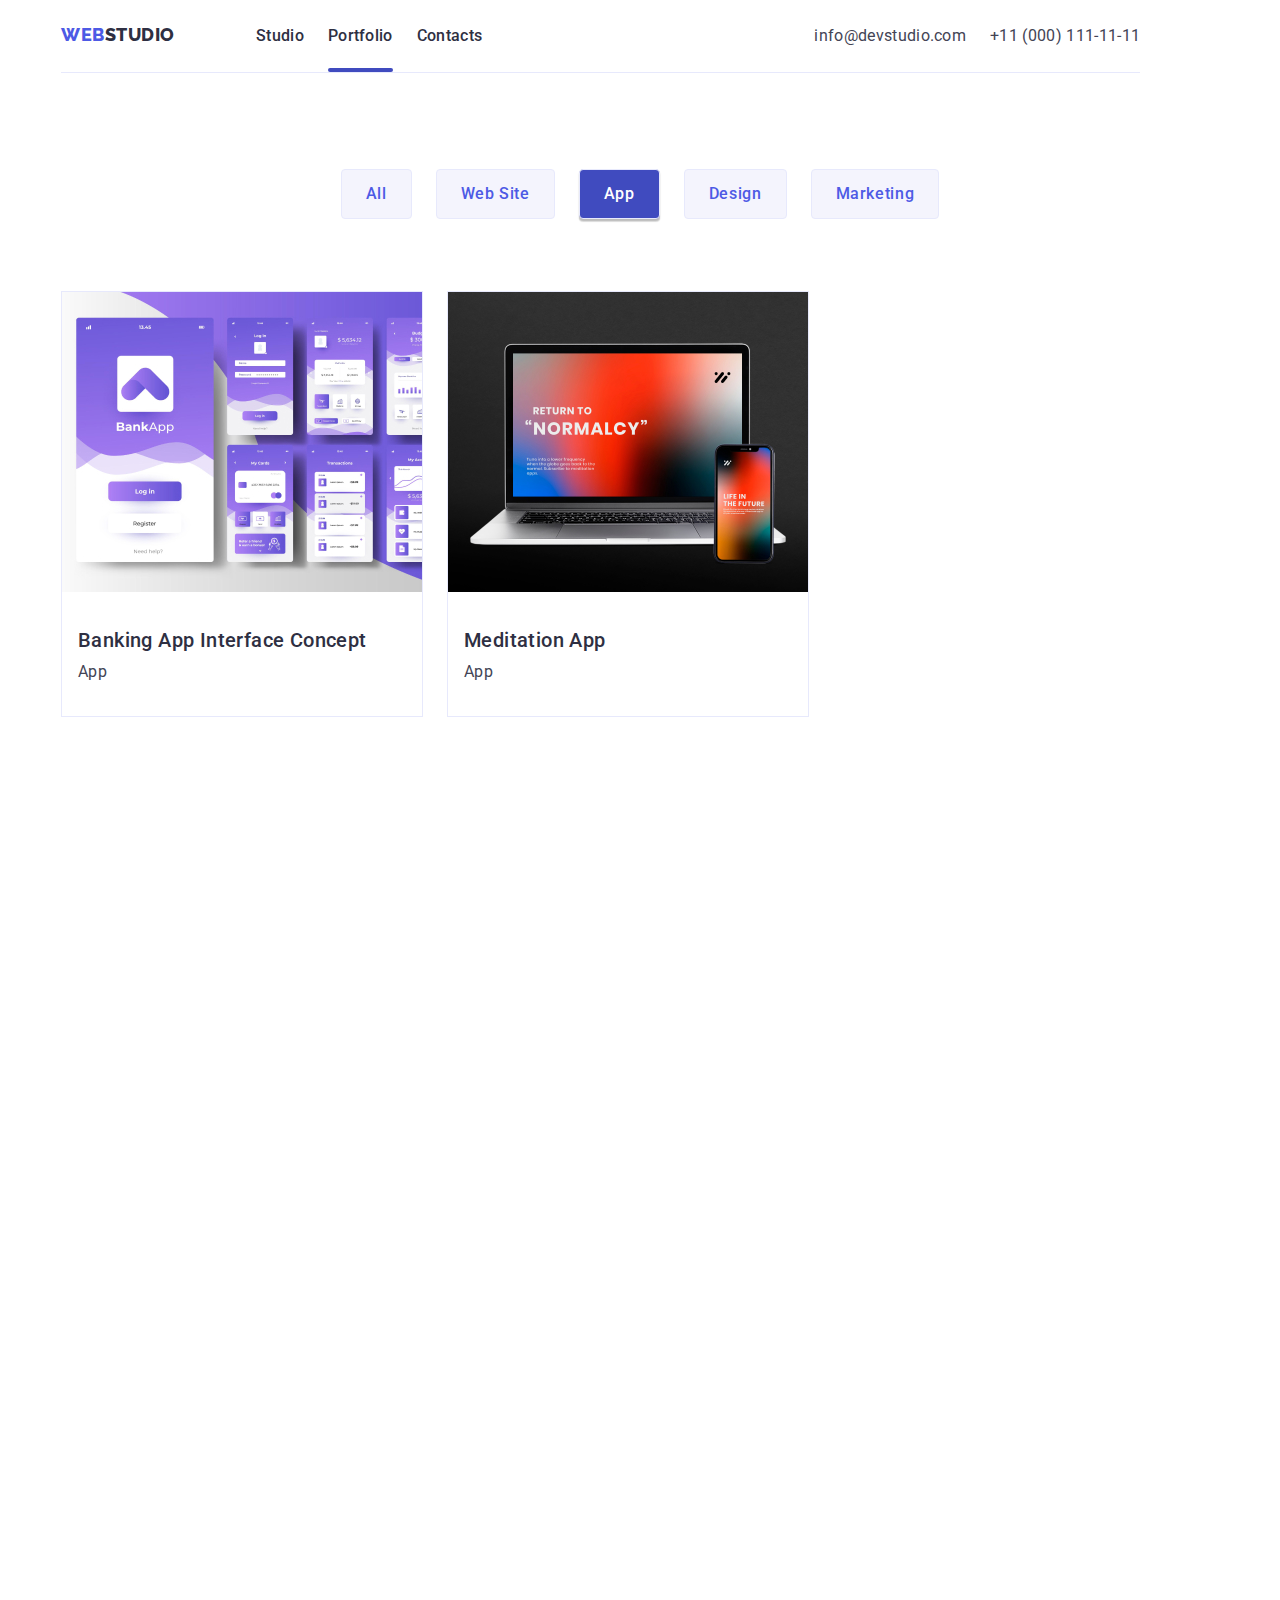
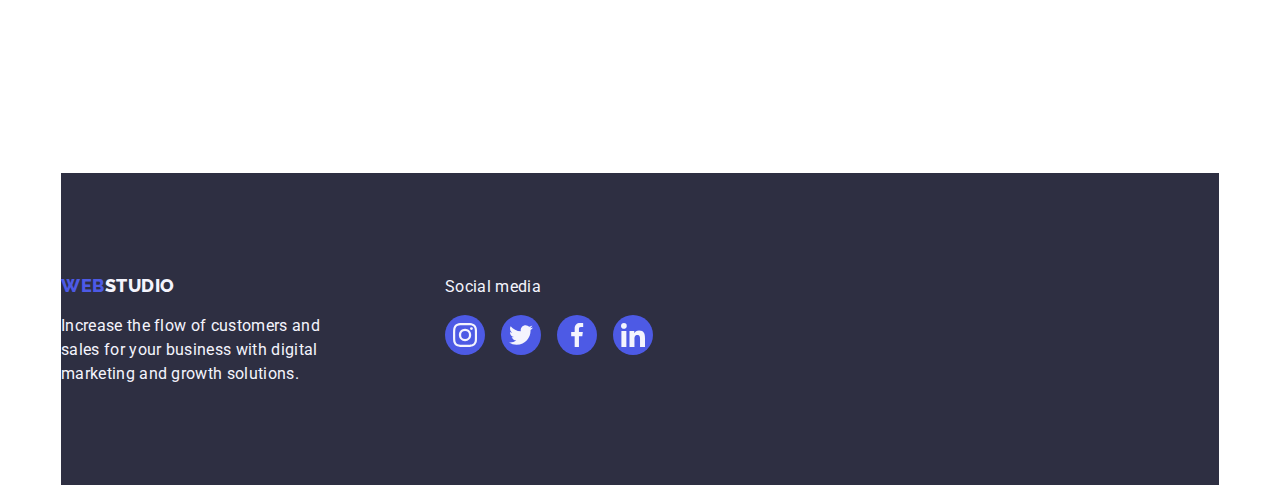
==== filterapp.html @ da7041fc "Initial commit" ====
<!DOCTYPE html>
<html lang="en">

<head>
    <meta charset="UTF-8">
    <meta name="viewport" content="width=device-width, initial-scale=1.0">
    <title>Studio</title>
    <link rel="tag" href="Images">
    <link rel="stylesheet" href="css/modern-normalize.css">
    <link rel="stylesheet" href="css/style.css">
    <link rel="preconnect" href="https://fonts.googleapis.com">
    <link rel="preconnect" href="https://fonts.gstatic.com" crossorigin>
    <link href="https://fonts.googleapis.com/css2?family=Raleway:wght@800&family=Roboto:wght@400;500;700;900&display=swap" rel="stylesheet">
</head>

<body>
    <div class="container">
        <header class="top-line-bg" id="header-logo">
            <nav>
            <a class="logo" href="index.html"><span class="web-logo">WEB</span><span class="studio-logo">STUDIO</span></a>
                <ul class="menu-nav">
                    <li><a class="menu-nav-link" href="index.html">Studio</a></li>
                    <li><a class="menu-nav-link active" href="portfolio.html">Portfolio</a></li>
                    <li><a class="menu-nav-link" href="">Contacts</a></li>
                </ul>
            </nav>
            <div>
                <ul class="contacts">
                    <li><a class="contact-link" href="mailto:info@devstudio.com">info@devstudio.com</a></li>
                    <li><a class="contact-link" href="tel:+110001111111">+11 (000) 111-11-11</a></li>
                </ul> 
            </div>
        </header>
        </div>
    <main>
        <section class="filters container">
            <ul>
                <li><a class="filter-btn" href="portfolio.html" type="button">All</a></li>
                <li><a class="filter-btn" href="filterwebsite.html" type="button">Web Site</a></li>
                <li><a class="filter-btn active-filter" href="filterapp.html" type="button">App</a></li>
                <li><a class="filter-btn" href="filterdesign.html" type="button">Design</a></li>
                <li><a class="filter-btn" href="filtermarketing.html" type="button">Marketing</a></li>
            </ul>
        </section>
        <section>
            <ul class="project-list">
                <!-- 1st row -->
                <div class="row-left container">
                    <div class="project-card">
                           <div class="overlay">
                            <p class="text-overlay">14 Stylish and User-Friendly App Design Concepts · Task Manager App · Calorie Tracker App · Exotic Fruit Ecommerce App · Cloud Storage App</p>
                        </div>
                        <li><img src="Images/banking-app-interface.jpg" alt="Banking App Interface Concept"
                                width="360px" height="300px"></li>
                        <div class="card-content-proj">
                            <h2 class="project-header">Banking App Interface Concept</h2>
                            <p class="project-filter">App</p>
                        </div>
                    </div>
                    <div class="project-card">
                           <div class="overlay">
                            <p class="text-overlay">14 Stylish and User-Friendly App Design Concepts · Task Manager App · Calorie Tracker App · Exotic Fruit Ecommerce App · Cloud Storage App</p>
                        </div>
                        <li><img src="Images/meditation-app.jpg" alt="Meditation App" width="360px" height="300px"></li>
                        <div class="card-content-proj">
                            <h2 class="project-header">Meditation App</h2>
                            <p class="project-filter">App</p>
                        </div>
                    </div>
                </div>
        </section>
    </main>
    <!--Footer-->
    <footer class="footer-studio container">
        <div class="logo-footer">
        <a href="#header-logo"><span class="web-logo">WEB</span><span class="studio-logo-foot">STUDIO</span></a>
        <p class="footer-description">Increase the flow of customers and <br>sales for your business with digital <br>marketing
            and growth solutions.</p>
        </div>

        <!--Footer social media-->
        <div class="footer-socialmedia">
        <p class="socialmedia">Social media</p>
        <ul class="icon-container">
            <li class="footer-icon"><a class="footer-link" href="https://www.instagram.com/" target="_blank"><svg class="socialmedia-icon">
                <use href="./Images/icons.svg#icon-instagram-2"></use>
                </svg></a></li>
            <li class="footer-icon"><a class="footer-link" href="https://twitter.com/" target="_blank"><svg class="socialmedia-icon">
                <use href="./Images/icons.svg#icon-twitter-1"></use>
                </svg></a></li>
            <li class="footer-icon"><a class="footer-link" href="https://www.facebook.com/" target="_blank"><svg class="socialmedia-icon">
                <use href="./Images/icons.svg#icon-facebook-1"></use>
                </svg></a></li>
            <li class="footer-icon"><a class="footer-link" href="https://www.linkedin.com/" target="_blank"><svg class="socialmedia-icon">
                <use href="./Images/icons.svg#icon-linkedin-1"></use>
                </svg></a></li>
        </ul>
        </div>
    </footer>
</body>

</html>
---- css/style.css ----
/*start of top line */
:root { --SLATE: #434455;
    --CORNFLOWER: #E7E9FC;
    --WHITE: #FFF;
    --IRIS: #4D5AE5;
    --NAVY-BLUE: #2E2F42;
    --OCEAN: #404BBF;
    --CLOUD: #F4F4FD;
    --LIGHT-SLATE: #8E8F99;
}

ul {
    list-style-type: none;
    display: inline-flex;
    gap: 24px;
    padding: 0px;
    margin: 0 auto;
}

 p {
    color: var(--SLATE);
    /* Body */
    font-family: Roboto;
    font-size: 16px;
    font-style: normal;
    font-weight: 400;
    line-height: 24px; /* 150% */
    letter-spacing: 0.32px;
 }

 a {
    text-decoration: none;
 }

.container {
    max-width: 1158px;
    margin: 0 auto;
}
.section {
    padding-top: 120px;
    padding-bottom: 120px;
    margin: 0 auto;
}

h2 {
    margin: 0 auto;
    color: var(--NAVY-BLUE);
    /* Header 3 */
    font-family: Roboto;
    font-size: 20px;
    font-style: normal;
    font-weight: 500;
    line-height: 24px;
    /* 120% */
    letter-spacing: 0.4px;
}

.top-line-bg {
    display: inline-flex;
    align-items: center;
    border-bottom: 1px solid var(--CORNFLOWER);
    background: var(--WHITE);
}

.logo {
    margin-right: 76px;
    margin-top: 24px;
    margin-bottom: 24px;
    /* margin-left: 156px; should be*/
}

.web-logo {
    color: var(--IRIS);
    font-family: Raleway;
    font-size: 18px;
    font-style: normal;
    font-weight: 800;
    line-height: 21px;
    /* 116.667% */
    letter-spacing: 0.54px;
    text-transform: uppercase;
}

.studio-logo {
    color: var(--NAVY-BLUE);
    font-family: Raleway;
    font-size: 18px;
    font-style: normal;
    font-weight: 800;
    line-height: 21px;
    /* 116.667% */
    letter-spacing: 0.54px;
    text-transform: uppercase;
}

.menu-nav {
    margin-top: 24px;
    margin-bottom: 24px;
    margin-right: 332px;
}

.menu-nav-link {
    color: var(--NAVY-BLUE);
    /* Body Medium */
    font-family: Roboto;
    font-size: 16px;
    font-style: normal;
    font-weight: 500;
    line-height: 24px;
    /* 150% */
    letter-spacing: 0.32px;
    margin-bottom: 20px;
}
nav {
    height: 72px;
}
.menu-nav-link:hover::after {
    content: "";
    display: block;
    margin-top: 20px;
    width: 100%;
    height: 4px; 
    border-radius: 2px;
    background: var(--OCEAN);
    transition-duration: 250ms;
    transition-timing-function: cubic-bezier(0.4, 0, 0.2, 1);
    }
.menu-nav-link.active::after {
    content: "";
    display: block;
    margin-top: 20px;
    width: 100%;
    height: 4px; 
    border-radius: 2px;
    background: var(--OCEAN);
    }

.menu-nav-link:active,
.menu-nav-link:hover {
    color: var(--OCEAN);
    font-family: Roboto;
    font-size: 16px;
    font-style: normal;
    font-weight: 500;
    line-height: 24px;
    letter-spacing: 0.32px;
    transition-duration: 250ms;
    transition-timing-function: cubic-bezier(0.4, 0, 0.2, 1);
}

.contacts {
    margin-top: 24px;
    margin-bottom: 24px;
   /* margin-right: 156px; should have*/
}

.contact-link {
    color: var(--SLATE);
    /* Body */
    font-family: Roboto;
    font-size: 16px;
    font-style: normal;
    font-weight: 400;
    line-height: 24px;
    /* 150% */
    letter-spacing: 0.32px;
}

.contact-link:active,
.contact-link:hover {
    color: var(--OCEAN);
    /* Body */
    font-family: Roboto;
    font-size: 16px;
    font-style: normal;
    font-weight: 400;
    line-height: 24px;
    /* 150% */
    letter-spacing: 0.32px;
    transition-duration: 250ms;
    transition-timing-function: cubic-bezier(0.4, 0, 0.2, 1);
}

/* end of top line */
/* ----------------------------------------------------------------------------- */
/* start of Effective solutions and Order service button */
.darkbg {
    height: 600px; 
    background: var(--NAVY-BLUE);
    text-align: center;
    display: flex;
    justify-content: center;
    flex-shrink: 0;
    position: relative;
}

.darkbg::before {
    content: "";
    position: absolute;
    top: 0;
    left: 0;
    width: 100%;
    height: 100%;
    background-image: url(../Images/people-office\ 1.jpg);
    background-size: cover;
    opacity: 0.3;
    z-index: 1;
}

h1 {
    padding-top: 188px;
    padding-bottom: 48px;
    margin: auto;
    color: var(--WHITE);
    /* Header 1 */
    font-family: Roboto;
    font-size: 56px;
    font-style: normal;
    font-weight: 700;
    line-height: 60px;
    /* 107.143% */
    letter-spacing: 1.12px;
    position: relative;
    z-index: 2;
}

.button-os {
    margin-bottom: 188px;
    padding: 16px 32px;
    border-radius: 4px;
    background: var(--IRIS);
    box-shadow: 0px 4px 4px 0px rgba(0, 0, 0, 0.15);
    position: relative;
    z-index: 2;
}

.button-os:hover {
    padding: 16px 32px;
    border-radius: 4px;
    background: var(--OCEAN);
    box-shadow: 0px 4px 4px 0px rgba(0, 0, 0, 0.15);
    position: relative;
    z-index: 2;
    transition-duration: 250ms;
    transition-timing-function: cubic-bezier(0.4, 0, 0.2, 1);
    cursor: pointer;
}

.button-os:active {
    padding: 16px 32px;
    border-radius: 4px;
    background: var(--OCEAN);
    box-shadow:inset 0px 4px 4px 0px rgba(0, 0, 0, 0.15);
    position: relative;
    z-index: 2;
}

.order-service {
    color: var(--WHITE);
    /* Button Text */
    font-family: Roboto;
    font-size: 16px;
    font-style: normal;
    font-weight: 500;
    line-height: 24px;
    /* 150% */
    letter-spacing: 0.64px;
}

/* End of Effective solutions and Order service button */
/* -------------------------------------------------------------------------------------- */
/* Start of Section 1 */
/* <!--Icons for Advantages--> */
.icon-list {
    margin-top: 120px;
   list-style: none;
}
.icon-bg {
    width: 264px;
    height: 112px;
    border-radius: 4px;
    background: var(--CLOUD);
    padding: 24px 100px 24px 100px;
}

.icon-list-pic {
    width: 64px;
    height: 64px;
}

.feature {
    margin-top: 8px;
    margin-bottom: 0;
    margin-left: auto;
    margin-right: auto;
}
.feature-description {
    width: 264px;
    margin-top: 8px;
    margin-bottom: 0;
}


/* End of Section 1 */
/* ------------------------------------------------------------------------------------------------------- */
/* Start of Section 2 */

.section-2-header {
    margin: 0 auto;
    margin-bottom: 72px;
    color: var(--NAVY-BLUE);
    text-align: center;
    /* Header 2 */
    font-family: Roboto;
    font-size: 36px;
    font-style: normal;
    font-weight: 700;
    line-height: 40px;
    /* 111.111% */
    letter-spacing: 0.72px;
    text-transform: capitalize;
}

.img123 {
    width: 360px;
    height: 300px;
    border: 1px solid var(--CORNFLOWER);
    background: lightgray -72.845px -19px / 144.444% 112.667% no-repeat;
}

/* End of Section 2 */
/* ------------------------------------------------------------------------------------------------------- */
/* Start of Section 3 */
.section-3 {
    background: var(--CLOUD);
}
.team-container {
    text-align: center;
}

.section-3-header {
    margin: 0 auto;
    margin-bottom: 72px;
    color: var(--NAVY-BLUE);
    text-align: center;
    /* Header 2 */
    font-family: Roboto;
    font-size: 36px;
    font-style: normal;
    font-weight: 700;
    line-height: 40px;
    /* 111.111% */
    letter-spacing: 0.72px;
    text-transform: capitalize;
}


.teamcards-group {
    background: var(--WHITE);
    box-shadow: 0px 2px 1px 0px rgba(46, 47, 66, 0.08), 0px 1px 1px 0px rgba(46, 47, 66, 0.16), 0px 1px 6px 0px rgba(46, 47, 66, 0.08);

}

.image-team {
    max-width: 264px;
    max-height: 260px;
}

.names {
    padding-top: 32px;
    text-align: center;
}
.position {
    margin: 0 auto;
    padding-top: 8px;
    padding-bottom: 8px;
    text-align: center;
}

/* Team Icon Soc Med */
  .teamicon-container {
    gap: 24px;
    padding-bottom: 32px;
  }
  .team-link {
    height: 16px;
    width: 16px;
  }
.team-icon {
    background-color: var(--IRIS);
    height: 40px;           
    width: 40px;
    display: flex;
    justify-content: center;
    align-items: center;
    border-radius: 50%;
}
.team-icon:hover,
.team-icon:active, 
.team-icon:focus {
    background-color: var(--OCEAN);
    height: 40px;   
    width: 40px;
    display: flex;
    justify-content: center;
    align-items: center;
    border-radius: 50%;
    transition-duration: 250ms;
    transition-timing-function: cubic-bezier(0.4, 0, 0.2, 1);
}
  .team-socialmedia-icon {
    width: 16px;
    height: 16px;
    fill: #f4f4fd;
  }
/* End of Section 3 */
/* Customers */

.clients-icon {
    width: 168px;
    height: 88px;
    border-radius: 4px;
    border: 1px solid var(--LIGHT-SLATE);
    fill: #8e8f99;
}

.clients-icon:hover,
.clients-icon:focus {
    width: 168px;
    height: 88px;
    border-radius: 4px;
    border: 1px solid var(--OCEAN);
    fill: var(--OCEAN);
    transition-duration: 250ms;
    transition-timing-function: cubic-bezier(0.4, 0, 0.2, 1);
}

.clients-header {
    margin: 0 auto;
    padding-bottom: 72px;
    color: var(--NAVY-BLUE);
    text-align: center;
    /* Header 2 */
    font-family: Roboto;
    font-size: 36px;
    font-style: normal;
    font-weight: 700;
    line-height: 40px;
    /* 111.111% */
    letter-spacing: 0.72px;
    text-transform: capitalize;
}
/* ------------------------------------------------------------------------------------------------------- */
/* Start of Footer */
.footer-studio {
    min-height: 312px;
    background: var(--NAVY-BLUE);
    padding-top: 101.5px;
    display: flex;
    flex-direction: row;
} 
/* .logo-footer {
     margin-left: 156px;
}*/
.studio-logo-foot {
    color: var(--CLOUD);
    font-family: Raleway;
    font-size: 18px;
    font-style: normal;
    font-weight: 800;
    line-height: 21px;
    /* 116.667% */
    letter-spacing: 0.54px;
    text-transform: uppercase;
}

.footer-description {
    margin-top: 17.5px;
    width: 264px;
    color: var(--CLOUD);
  }
  /* <!--Footer social media--> */
.footer-socialmedia {
    padding-left: 120px;
}
  .socialmedia {
    color: var(--CLOUD);
    margin: 0;
    padding-bottom: 16px;
  }
  .icon-container {
    gap: 16px;
  }
  .footer-link {
    height: 24px;
    width: 24px;
  }
.footer-icon {
    background-color: var(--IRIS);
    height: 40px;           
    width: 40px;
    display: flex;
    justify-content: center;
    align-items: center;
    border-radius: 50%;
}
.footer-icon:hover,
.footer-icon:active, 
.footer-icon:focus {
    background-color: #31D0AA;
    height: 40px;
    width: 40px;
    display: flex;
    justify-content: center;
    align-items: center;
    border-radius: 50%;
    transition-duration: 250ms;
    transition-timing-function: cubic-bezier(0.4, 0, 0.2, 1);
}
  .socialmedia-icon {
    width: 24px;
    height: 24px;
    fill: #f4f4fd;
  }
/* End of Footer */
/* ------------------------------------------------------------------------------------------------------- */
/* Portfolio Styling */
/* Start of Filter buttons */
.filters {
   padding-top: 96px;
    text-align: center;
}


.filter-btn {
    text-decoration: none;
    color: var(--IRIS);
    text-align: center;
    /* Button Text */
    font-family: Roboto;
    font-size: 16px;
    font-style: normal;
    font-weight: 500;
    line-height: 24px;
    /* 150% */
    letter-spacing: 0.64px;
    display: flex;
    padding: 12px 24px;
    justify-content: center;
    align-items: center;
    border-radius: 4px;
    border: 1px solid var(--CORNFLOWER);
    background: var(--CLOUD);
}

.active-filter,
.filter-btn:hover,
.filter-btn:active {
    text-decoration: none;
    color: var(--WHITE);
    text-align: center;
    /* Button Text */
    font-family: Roboto;
    font-size: 16px;
    font-style: normal;
    font-weight: 500;
    line-height: 24px;
    /* 150% */
    letter-spacing: 0.64px;
    display: flex;
    padding: 12px 24px;
    justify-content: center;
    align-items: center;
    border-radius: 4px;
    background: var(--OCEAN);
    box-shadow: 0px 2px 2px 0px rgba(0, 0, 0, 0.12), 0px 2px 1px 0px rgba(0, 0, 0, 0.08), 0px 3px 1px 0px rgba(0, 0, 0, 0.10);
    transition-duration: 250ms;
    transition-timing-function: cubic-bezier(0.4, 0, 0.2, 1);
}

/* End of Filter buttons */
/* ------------------------------------------------------------------------------------------------------- */
.project-list {
    display: block;
}

.row {
    padding-top: 72px;
    justify-content: center;
    display: flex;
    align-items: center;
    flex-shrink: 0;
    gap: 24px;
}
.row2 {
    padding-top: 48px;
    justify-content: center;
    display: flex;
    align-items: center;
    flex-shrink: 0;
    gap: 24px;
}
.row3 {
    padding-top: 48px;
    padding-bottom: 120px;
    justify-content: center;
    display: flex;
    align-items: center;
    flex-shrink: 0;
    gap: 24px;
}
.row-left {
    padding-top: 72px;
    padding-bottom: 1056px;
    justify-content: left;
    display: flex;
    flex-shrink: 0;
    gap: 24px;
}
.row-center {
    padding-top: 72px;
    padding-bottom: 1056px;
    justify-content: center;
    display: flex;
    align-items: center;
    flex-shrink: 0;
    gap: 24px;
}
.project-card {
    position: relative;
    border: 1px solid var(--CORNFLOWER);
    overflow: hidden;
}
.overlay {
    position: absolute;
    width: 360px;
    height: 300px;
    background-color: var(--IRIS);
    transform: translatey(105%);
    transition: transform 250ms ease-in-out;
  }
 

  .project-card:hover .overlay {
    background-color: var(--IRIS);
    transform: translatey(0%);
  }
  .text-overlay {
    margin: 0;
    padding: 40px 32px 164px 32px;
    color: var(--CLOUD);
    font-family: Roboto;
    font-size: 16px;
    font-style: normal;
    font-weight: 400;
    line-height: 24px;
    letter-spacing: 0.32px;
  }
 
.project-card:hover {
    border: 1px solid var(--CORNFLOWER);
    box-shadow: 0px 2px 1px 0px rgba(46, 47, 66, 0.08), 0px 1px 1px 0px rgba(46, 47, 66, 0.16), 0px 1px 6px 0px rgba(46, 47, 66, 0.08);    
    transition-duration: 250ms;
    transition-timing-function: cubic-bezier(0.4, 0, 0.2, 1);
}

.card-content-proj {
    padding: 32px 16px 32px 16px;
    position: relative;
    background: var(--WHITE);
}

.project-header {
    color: var(--NAVY-BLUE);
    /* Header 3 */
    font-family: Roboto;
    font-size: 20px;
    font-style: normal;
    font-weight: 500;
    line-height: 24px;
    /* 120% */
    letter-spacing: 0.4px;
}

.project-filter {
    margin: 0 auto;
    padding-top: 8px;
    color: var(--SLATE);
    /* Body */
    font-family: Roboto;
    font-size: 16px;
    font-style: normal;
    font-weight: 400;
    line-height: 24px;
    /* 150% */
    letter-spacing: 0.32px;
}
/* Modal */
.data-modal {
    position: fixed;
    justify-content: center;
    align-items: center;
    display: flex;
    width: 100%;
    height: 100%;
    flex-shrink: 0;
    background: var(--NAVY-BLUE-modal, rgba(46, 47, 66, 0.40));
    z-index: 5;
    transform: scale(1);
    opacity: 1;
    transition: transform 0.3s ease-in-out, opacity 0.3s ease-in-out;
}
.modal-bg {
width: 408px;
height: 584px;
flex-shrink: 0;
border-radius: 4px;
background: var(--DAIRY, #FCFCFC);
box-shadow: 0px 2px 1px 0px rgba(0, 0, 0, 0.20), 0px 1px 3px 0px rgba(0, 0, 0, 0.12), 0px 1px 1px 0px rgba(0, 0, 0, 0.14);
position: relative;
margin-top: 80px;
}

.button-x {
height: 24px;
width: 24px;
position: absolute;
top: 24px;
left: 360px;
cursor: pointer;
}

.is-hidden {
    visibility: hidden;
    cursor: pointer;
    opacity: 0.5;
}
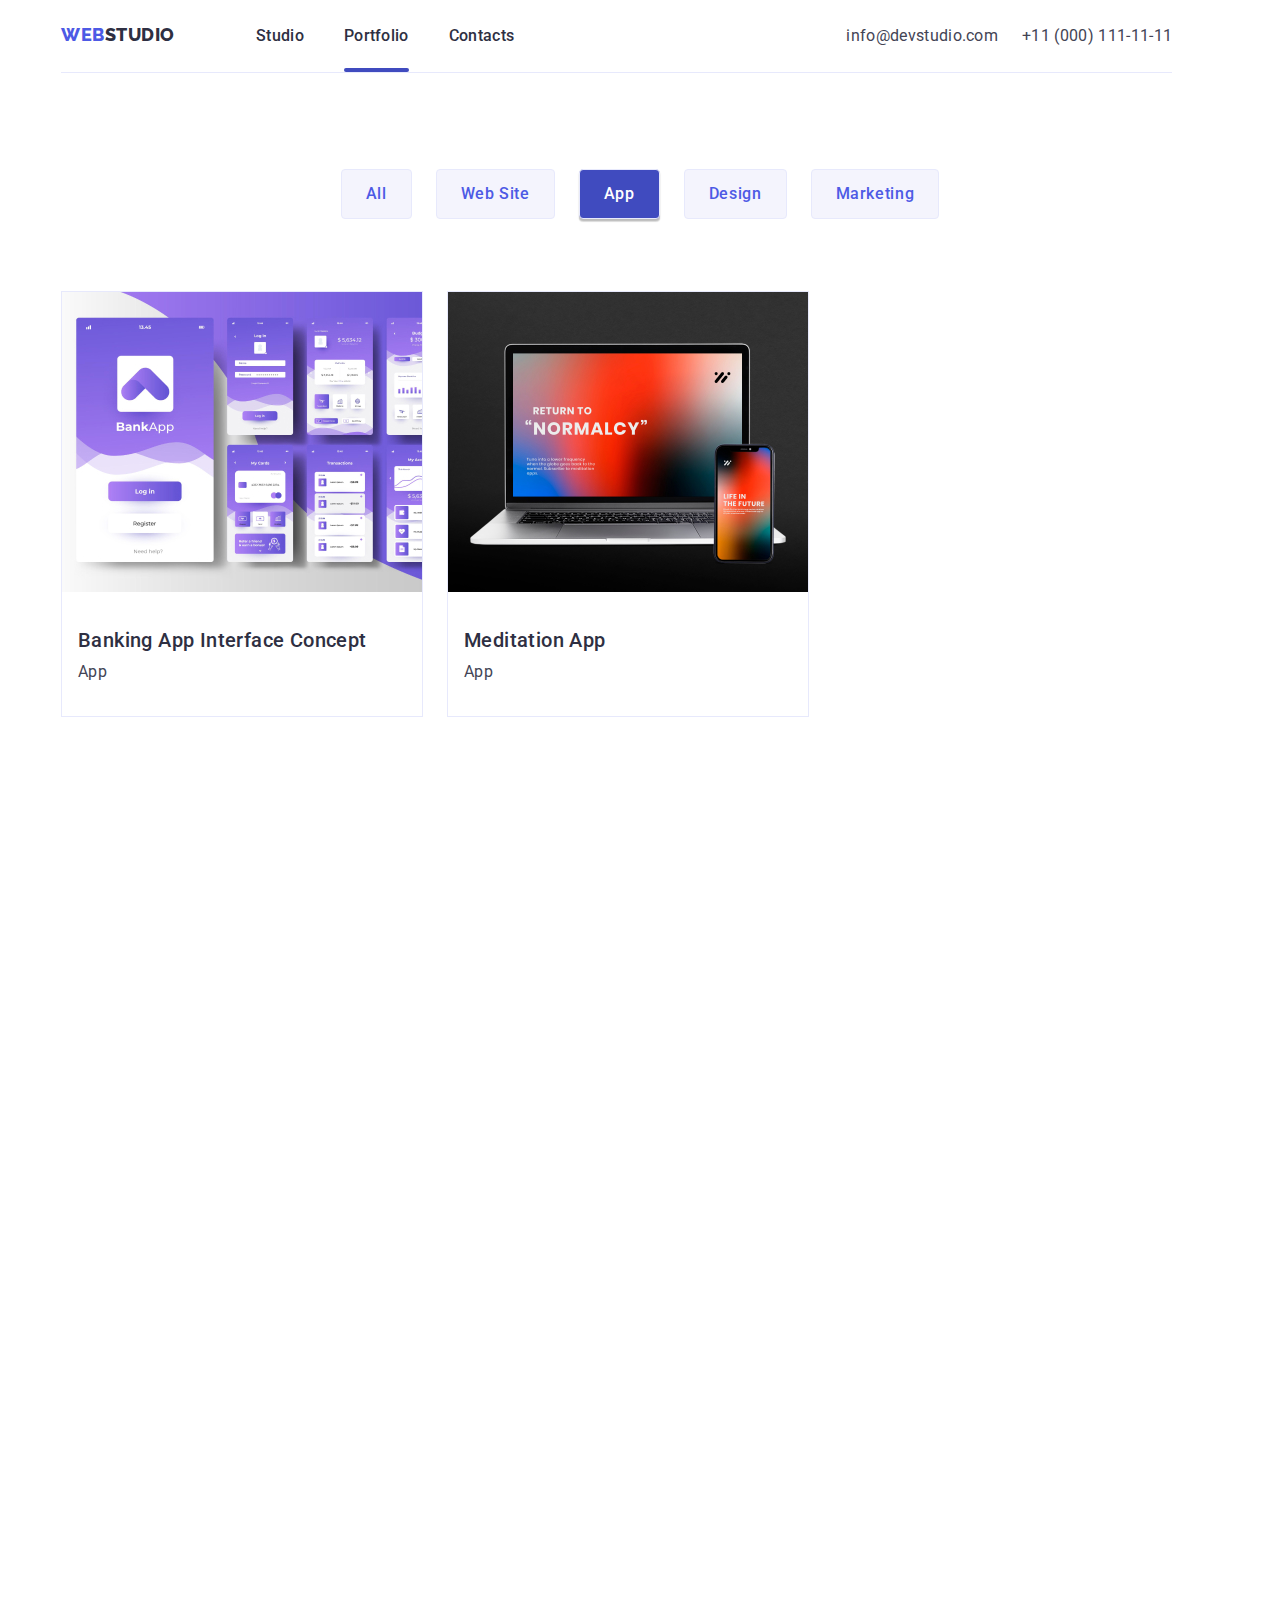
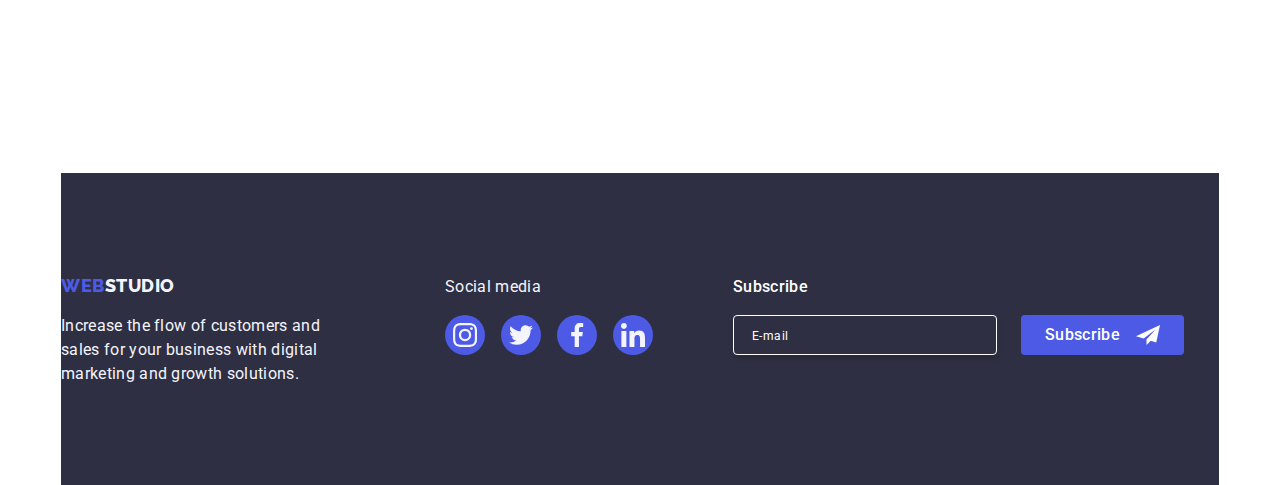
==== commit 35737a85: "With footer subscribe" ====
--- a/filterapp.html
+++ b/filterapp.html
@@ -96,6 +96,19 @@
                 </svg></a></li>
         </ul>
         </div>
+         <!--Subscribe-->
+         <div class="subscribe-footer">
+            <div class="subscribe-email">
+                <p class="text-subscribe">Subscribe</p>
+                <label>
+                    <input class="input-email" type="email" name="email" placeholder="E-mail"/>
+                  </label>
+            </div>
+            <div>
+                <button class="subscribe-button"><p class="text-subscribe">Subscribe</p><svg class="airplane-icon"><use href="./Images/frame.svg#icon-Frame-3"></use></svg>
+                </button>
+            </div>
+            </div>
     </footer>
 </body>
 
--- a/css/style.css
+++ b/css/style.css
@@ -97,6 +97,7 @@
     margin-top: 24px;
     margin-bottom: 24px;
     margin-right: 332px;
+    gap: 40px;
 }
 
 .menu-nav-link {
@@ -522,6 +523,83 @@
     height: 24px;
     fill: #f4f4fd;
   }
+/* Subscribe */
+
+.subscribe-footer {
+    display: flex;
+    gap: 24px;
+}
+.subscribe-email {
+    margin-top: 0px;
+    padding-left: 80px;
+}
+.text-subscribe {
+    color: var(--WHITE, #FFF);
+    font-family: Roboto;
+    font-size: 16px;
+    font-style: normal;
+    font-weight: 500;
+    line-height: 24px; /* 150% */
+    letter-spacing: 0.32px;
+    margin: 0px;
+}
+
+.input-email {
+    margin-top: 16px;
+    border-radius: 4px;
+    border: 1px solid var(--WHITE, #FFF);
+    box-shadow: 0px 4px 4px 0px rgba(0, 0, 0, 0.15);
+    background: var(--NAVY-BLUE, #2E2F42);
+    width: 264px;
+    height: 40px;
+}
+
+.input-email::placeholder {
+    padding-top: 8px;
+    padding-bottom: 8px;
+    padding-left: 16px;
+    color: var(--WHITE, #FFF);
+    font-family: Roboto;
+    font-size: 12px;
+    font-style: normal;
+    font-weight: 400;
+    line-height: 24px; /* 200% */
+    letter-spacing: 0.48px;
+}
+.subscribe-holder {
+    margin: 0 auto;
+    padding: 0 auto;
+}
+
+.airplane-icon {
+    width: 24px;
+    height: 24px;
+}
+
+
+.subscribe-button {
+    display: flex;
+    justify-content: center;
+    align-content: center;
+    gap: 16px;
+    margin-top: 40px;
+    padding: 8px 24px;
+    border: 0;
+    border-radius: 4px;
+    background: var(--IRIS, #4D5AE5);
+}
+
+.subscribe-button:hover,
+.subscribe-button:active
+ {
+    border-radius: 4px;
+    background: var(--OCEAN);
+    box-shadow: 0px 4px 4px 0px rgba(0, 0, 0, 0.15);
+    transition-duration: 250ms;
+    transition-timing-function: cubic-bezier(0.4, 0, 0.2, 1);
+    cursor: pointer;
+}
+
 /* End of Footer */
 /* ------------------------------------------------------------------------------------------------------- */
 /* Portfolio Styling */
@@ -711,23 +789,23 @@
     transition: transform 0.3s ease-in-out, opacity 0.3s ease-in-out;
 }
 .modal-bg {
-width: 408px;
-height: 584px;
-flex-shrink: 0;
-border-radius: 4px;
-background: var(--DAIRY, #FCFCFC);
-box-shadow: 0px 2px 1px 0px rgba(0, 0, 0, 0.20), 0px 1px 3px 0px rgba(0, 0, 0, 0.12), 0px 1px 1px 0px rgba(0, 0, 0, 0.14);
-position: relative;
-margin-top: 80px;
+    width: 408px;
+    height: 584px;
+    flex-shrink: 0;
+    border-radius: 4px;
+    background: var(--DAIRY, #FCFCFC);
+    box-shadow: 0px 2px 1px 0px rgba(0, 0, 0, 0.20), 0px 1px 3px 0px rgba(0, 0, 0, 0.12), 0px 1px 1px 0px rgba(0, 0, 0, 0.14);
+    position: relative;
+    margin-top: 80px;
 }
 
 .button-x {
-height: 24px;
-width: 24px;
-position: absolute;
-top: 24px;
-left: 360px;
-cursor: pointer;
+    height: 24px;
+    width: 24px;
+    position: absolute;
+    top: 24px;
+    left: 360px;
+    cursor: pointer;
 }
 
 .is-hidden {
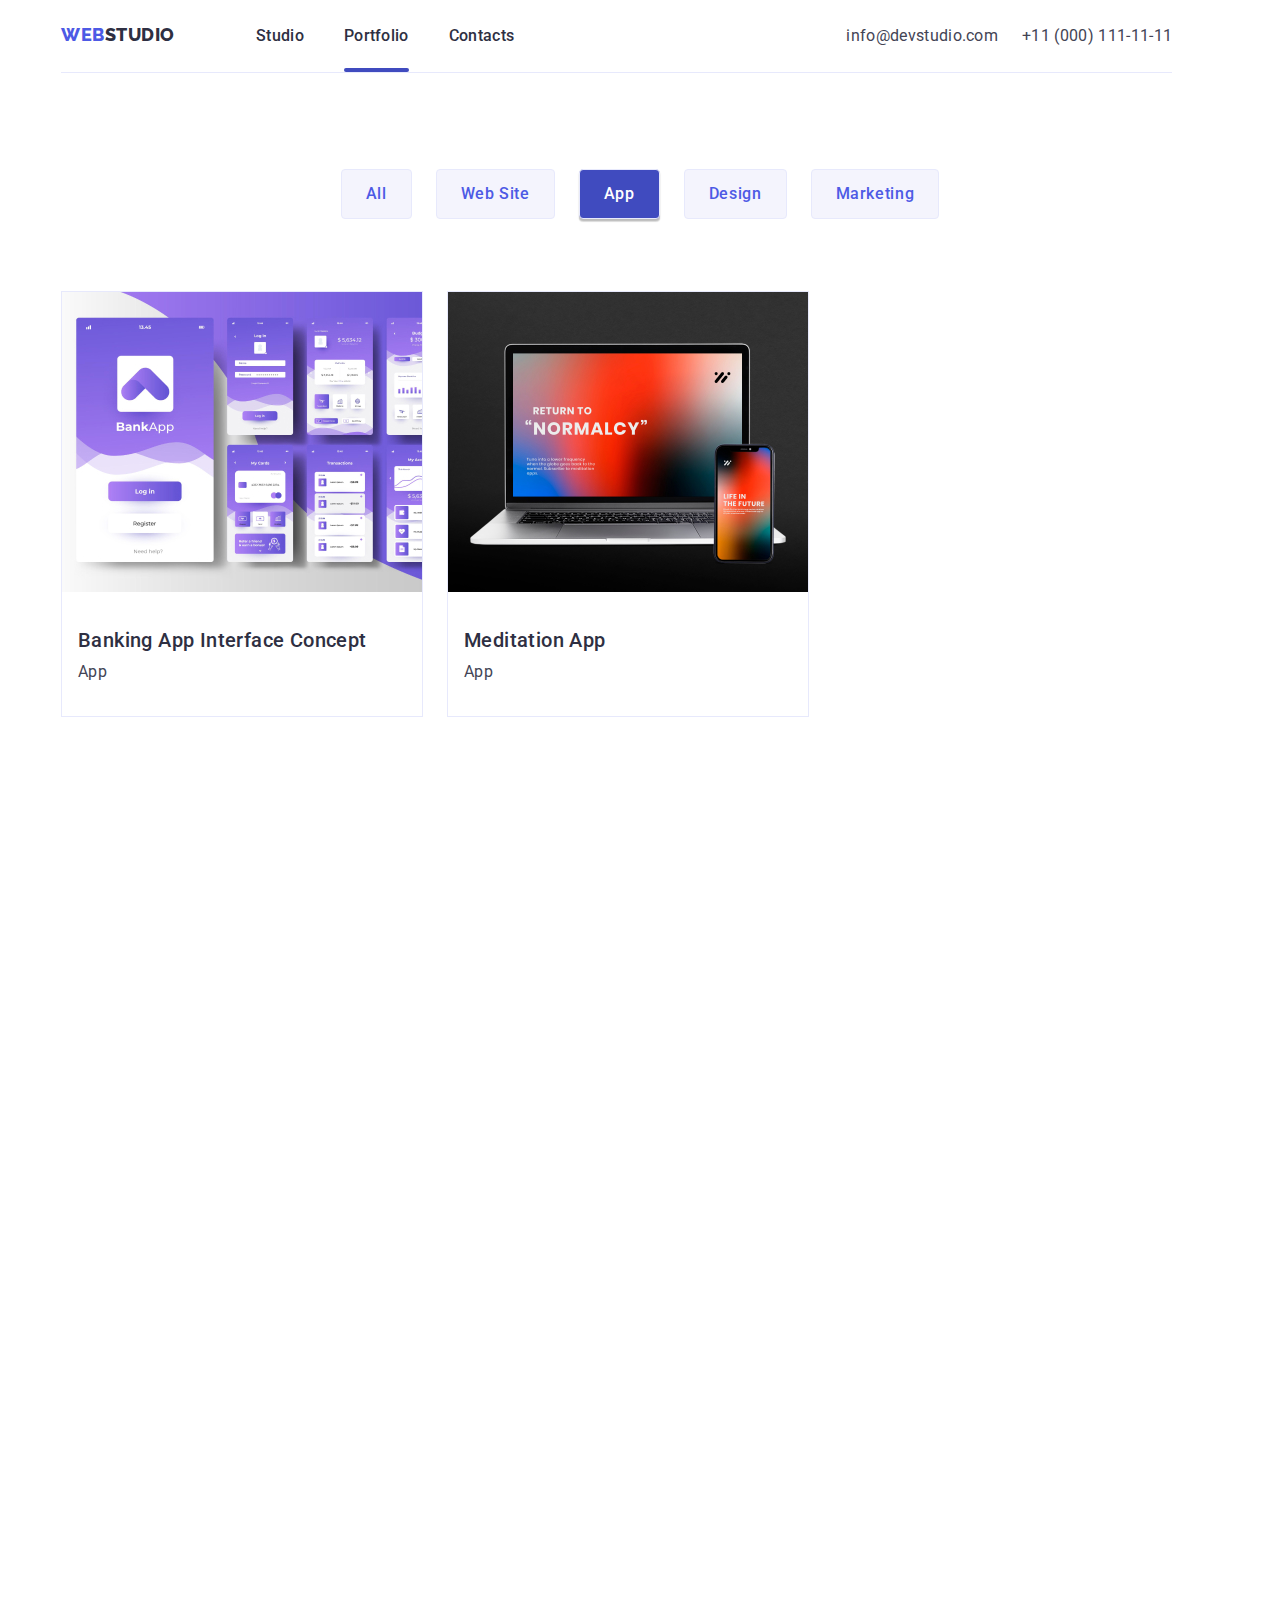
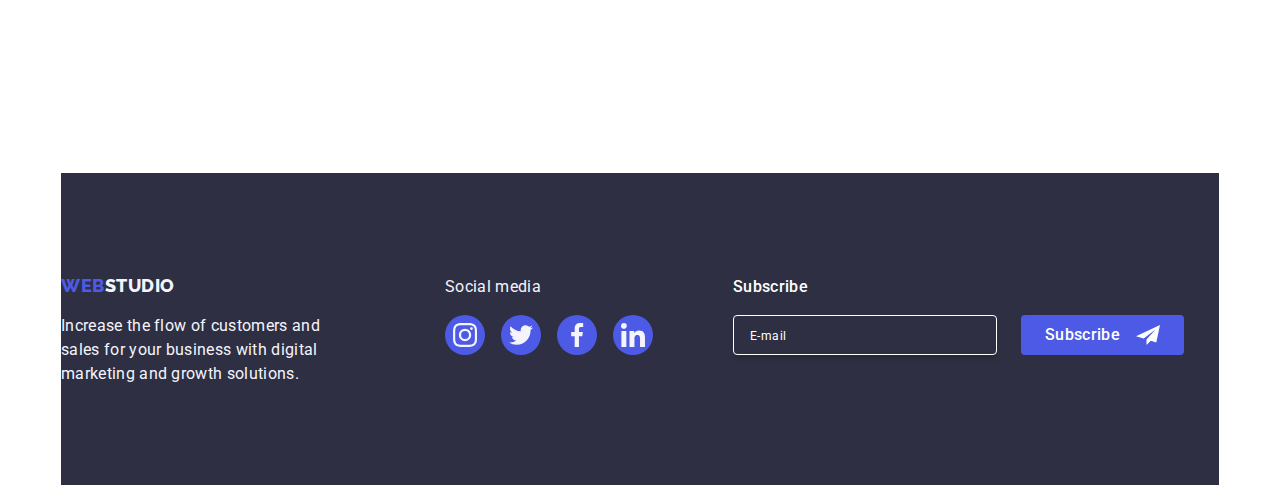
==== commit 2b3a0708: "For checking" ====
--- a/filterapp.html
+++ b/filterapp.html
@@ -97,11 +97,12 @@
         </ul>
         </div>
          <!--Subscribe-->
-         <div class="subscribe-footer">
+         <form action="">
+            <div class="subscribe-footer">
             <div class="subscribe-email">
                 <p class="text-subscribe">Subscribe</p>
                 <label>
-                    <input class="input-email" type="email" name="email" placeholder="E-mail"/>
+                    <input class="input-email" type="email" name="email" placeholder="E-mail" required/>
                   </label>
             </div>
             <div>
@@ -109,6 +110,7 @@
                 </button>
             </div>
             </div>
+             </form>
     </footer>
 </body>
 
--- a/css/style.css
+++ b/css/style.css
@@ -284,6 +284,68 @@
     padding: 24px 100px 24px 100px;
 }
 
+.icon-list-pic:hover,
+.button-os:hover,
+.team-icon:hover,
+.footer-icon:hover {
+    animation: shake 1s;
+  }
+  
+  @keyframes shake {
+    0% {
+      transform: rotate(0deg);
+    }
+    
+    10% {
+      transform: rotate(-10deg);
+    }
+    
+    20% {
+      transform: rotate(10deg);
+    }
+    
+    30% {
+      transform: rotate(-10deg);
+    }
+    
+    40% {
+      transform: rotate(10deg);
+    }
+    
+    50% {
+      transform: rotate(0deg);
+    }
+    
+    100% {
+      transform: rotate(0deg);
+    }
+    
+  }
+  .button-os:hover,
+  .subscribe-button:hover,
+  .clients-icon:hover,
+  .filter-btn:hover,
+  .button-x:hover,
+  .button-send:hover {
+    animation: beatBeat 800ms ease alternate infinite;
+    transform-origin: center center;
+}
+
+@keyframes beatBeat {
+    0% {
+        transform: scale(1);
+
+    }
+    80% {
+        transfom: scale(1.1);
+    }
+    100% {
+        transform: scale(1.2);
+        transition-property: transform;
+        transition-duration: 3s;
+    }
+}
+
 .icon-list-pic {
     width: 64px;
     height: 64px;
@@ -552,12 +614,12 @@
     background: var(--NAVY-BLUE, #2E2F42);
     width: 264px;
     height: 40px;
+    padding-left: 16px;
 }
 
 .input-email::placeholder {
     padding-top: 8px;
     padding-bottom: 8px;
-    padding-left: 16px;
     color: var(--WHITE, #FFF);
     font-family: Roboto;
     font-size: 12px;
@@ -806,10 +868,238 @@
     top: 24px;
     left: 360px;
     cursor: pointer;
+    fill: var(--CORNFLOWER, #E7E9FC);
+stroke-width: 1px;
+stroke: rgba(0, 0, 0, 0.10);
+}
+
+.button-x:hover,
+.button-x:active {
+    fill: var(--OCEAN, #404BBF);
 }
 
 .is-hidden {
     visibility: hidden;
     cursor: pointer;
     opacity: 0.5;
+}
+
+.leave-contacts {
+    margin-top: 72px;
+    margin-bottom: 16px;
+    color: var(--NAVY-BLUE, #2E2F42);
+    text-align: center;
+    font-family: Roboto;
+    font-size: 16px;
+    font-style: normal;
+    font-weight: 500;
+    line-height: 24px; /* 150% */
+    letter-spacing: 0.32px;
+}
+
+.name-group,
+.phone-group,
+.email-group,
+.comment-group,
+.terms-group {
+    display: flex;
+    justify-content: center;
+    fill: var(--NAVY-BLUE, #2E2F42);
+}
+.name-modal {
+    display: flex;
+  flex-direction: column;
+}
+.name-icon {
+    width: 18px;
+    height: 18px;  
+    position: absolute;
+    margin-left: 16px;
+    margin-top: 28px;
+}
+
+.input-name,
+.input-phone,
+.input-email-modal {
+    width: 360px;
+    height: 40px;
+    padding-left: 38px;
+    margin-top: 2px;
+    margin-bottom: 8px;
+    border-radius: 4px;
+    border: 1px solid var(--NAVY-BLUE-modal, rgba(46, 47, 66, 0.40));
+}
+
+.input-name:focus,
+.input-name:hover, 
+.input-phone:focus,
+.input-phone:hover, 
+.input-email-modal:focus,
+.input-email-modal:hover, 
+.input-comment:focus,
+.input-comment:hover {
+border: 1px solid var(--IRIS, #4D5AE5);
+    outline: none;
+}
+.name-group:hover,
+.name-group:active,
+.phone-group:hover,
+.phone-group:active,
+.email-group:hover,
+.email-group:active {
+     fill: #4D5AE5;
+}
+
+
+.input-comment {
+    margin-top: 2px;
+    width: 360px;
+    padding-bottom: 91.61px;
+    padding-top: 8px;
+    padding-left: 16px;
+    margin-bottom: 16px;
+    border-radius: 4px;
+    border: 1px solid var(--NAVY-BLUE-modal, rgba(46, 47, 66, 0.40));
+}
+.input-comment::placeholder {
+    position: absolute;
+    top: 8px;
+    left: 16px;
+    pointer-events: none; 
+    color: var(--NAVY-BLUE-modal, rgba(46, 47, 66, 0.40));
+    font-family: Roboto;
+    font-size: 12px;
+    font-style: normal;
+    font-weight: 400;
+    line-height: 14px; /* 116.667% */
+    letter-spacing: 0.48px;
+  }
+  
+
+
+.items-label {
+    color: var(--LIGHT-SLATE, #8E8F99);
+    font-family: Roboto;
+    font-size: 12px;
+    font-style: normal;
+    font-weight: 400;
+    line-height: 14px; /* 116.667% */
+    letter-spacing: 0.48px;
+}
+
+
+/* Phone and email icon*/
+
+.phone-icon,
+.email-icon {
+    width: 18px;
+    height: 24px;  
+    margin-left: 16px;
+    margin-top: 12px;
+    position: absolute;
+}
+
+.terms-conditions {
+    color: var(--LIGHT-SLATE, #8E8F99);
+    font-family: Roboto;
+    font-size: 12px;
+    font-style: normal;
+    font-weight: 400;
+    line-height: 14px; /* 116.667% */
+    letter-spacing: 0.48px;
+}
+
+.privacy-text {
+    color: var(--IRIS, #4D5AE5);
+    font-family: Roboto;
+    font-size: 12px;
+    font-style: normal;
+    font-weight: 400;
+    line-height: 16px;
+    letter-spacing: 0.48px;
+    text-decoration-line: underline;
+}
+
+.comment-group {
+    position: relative;
+}
+
+.terms-group {
+    gap: 8px;
+    align-items: center;
+}
+.checkbox {
+    stroke-width: 1px;
+stroke: var(--NAVY-BLUE-modal, rgba(46, 47, 66, 0.40));
+width: 16px;
+height: 16px;
+cursor: pointer;
+}
+
+.checkbox:checked {
+    fill: var(--OCEAN, #404BBF);
+stroke-width: 1px;
+stroke: var(--OCEAN, #404BBF);
+}
+
+
+
+
+
+
+
+
+
+
+
+.button-send-group {
+    display: flex;
+    justify-content: center;
+}
+
+
+
+.button-send {
+    width: 169px;
+    margin-top: 24px;
+    margin-bottom: 24px;
+    padding: 16px 32px;
+    border-radius: 4px;
+    background: var(--IRIS);
+    box-shadow: 0px 4px 4px 0px rgba(0, 0, 0, 0.15);
+    z-index: 2;
+    border: 0;
+}
+
+.button-send:hover {
+    width: 169px;
+    padding: 16px 32px;
+    border-radius: 4px;
+    background: var(--OCEAN);
+    box-shadow: 0px 4px 4px 0px rgba(0, 0, 0, 0.15);
+    z-index: 2;
+    transition-duration: 250ms;
+    transition-timing-function: cubic-bezier(0.4, 0, 0.2, 1);
+    cursor: pointer;
+  }
+
+.button-send:active {
+    width: 169px;
+    padding: 16px 32px;
+    border-radius: 4px;
+    background: var(--OCEAN);
+    box-shadow:inset 0px 4px 4px 0px rgba(0, 0, 0, 0.15);
+    z-index: 2;
+  }
+
+.send-modal {
+    color: var(--WHITE, #FFF);
+    text-align: center;
+    /* Button Text */
+    font-family: Roboto;
+    font-size: 16px;
+    font-style: normal;
+    font-weight: 500;
+    line-height: 24px; /* 150% */
+    letter-spacing: 0.64px;
 }